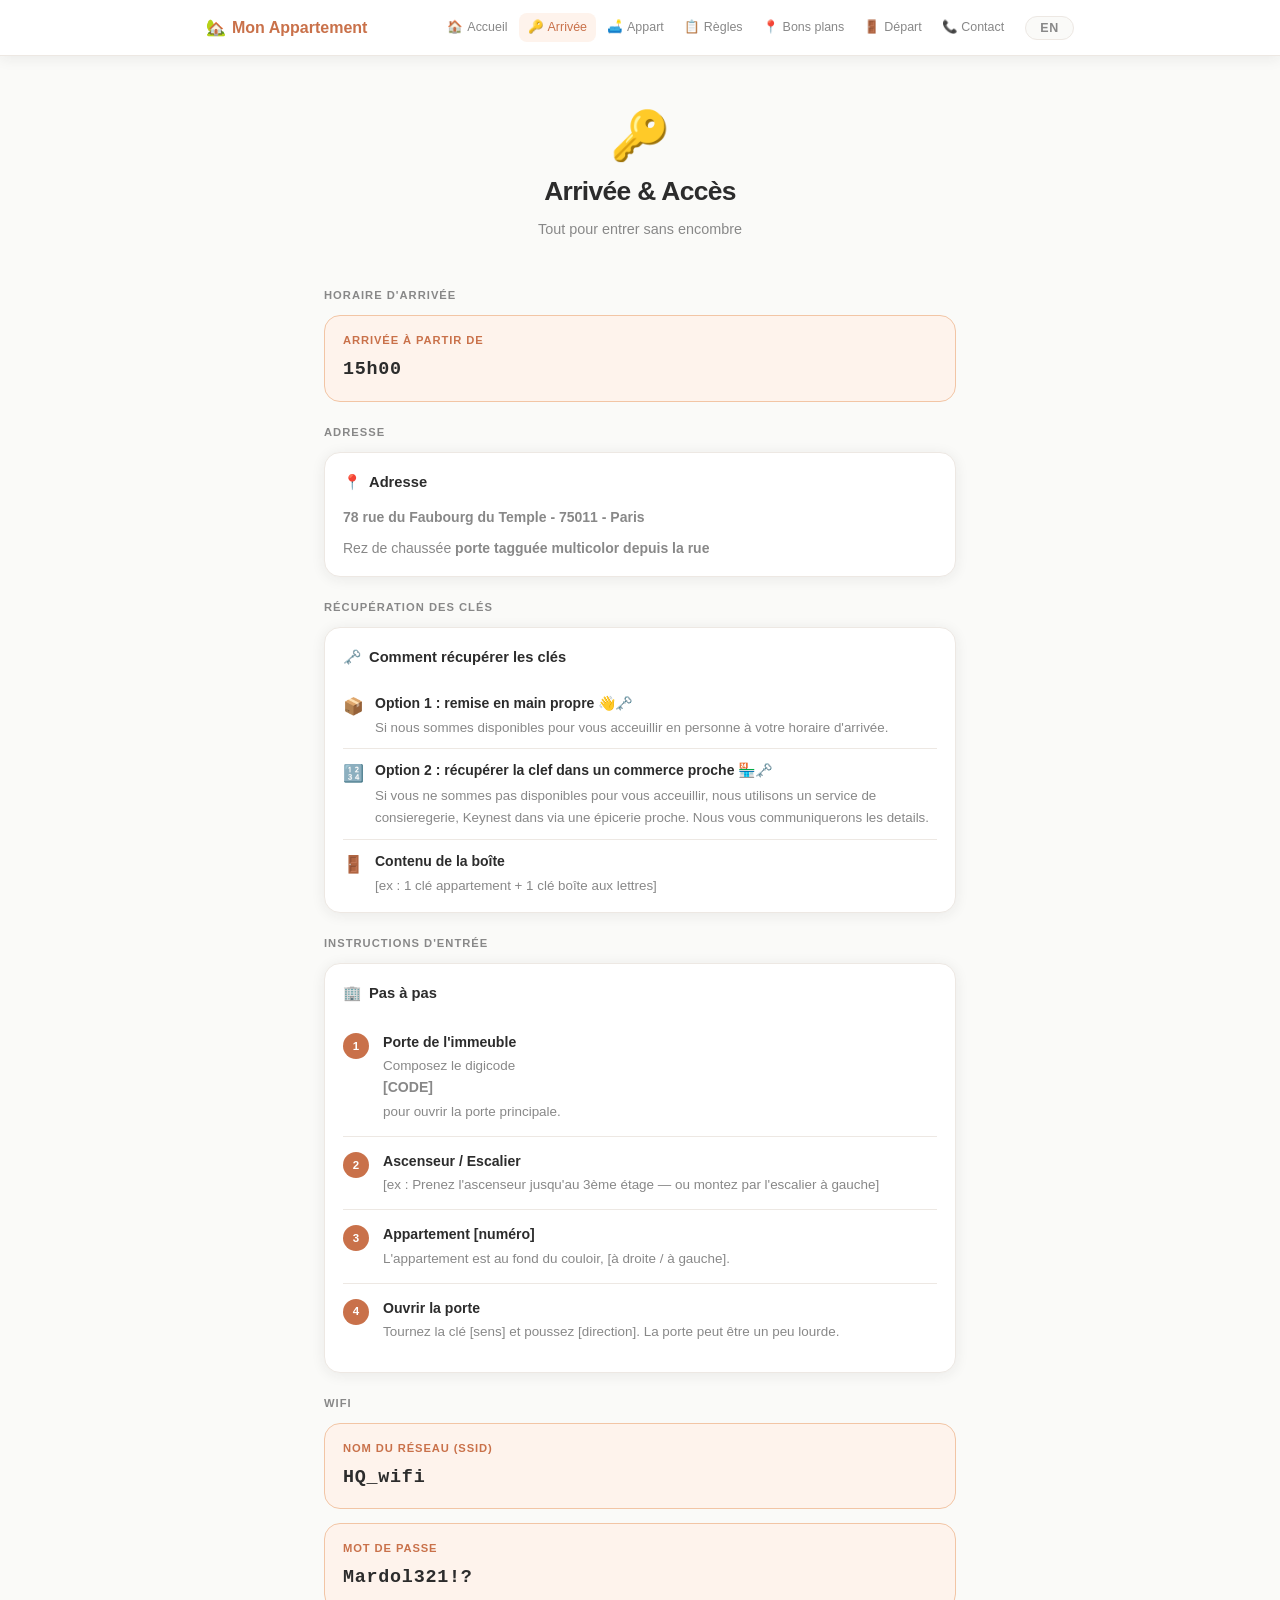
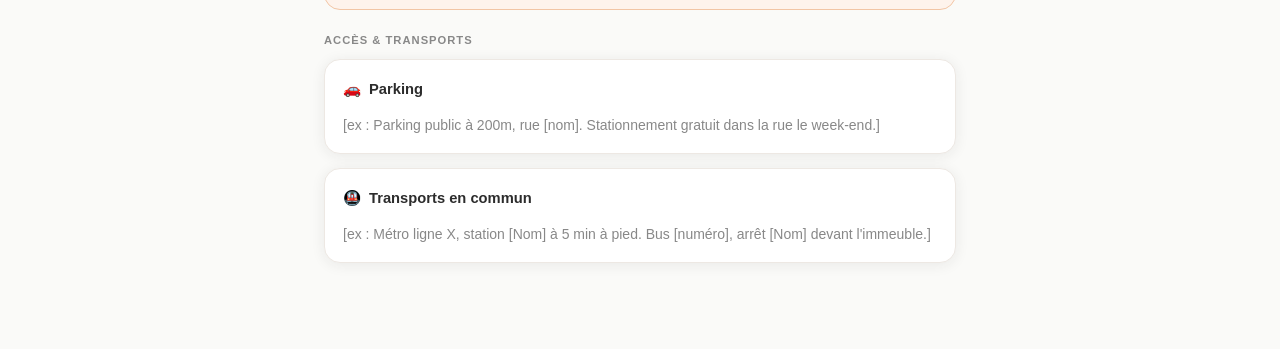
==== arrivee.html @ 19910a56 "Initial commit — Airbnb apartment guide site Co-Authored-By: Claude Sonnet 4.6 <noreply@anthropic.co" ====
<!DOCTYPE html>
<html lang="fr">
<head>
  <meta charset="UTF-8">
  <meta name="viewport" content="width=device-width, initial-scale=1.0">
  <title data-en="Arrival &amp; Access — Apartment Guide">Arrivée &amp; Accès — Guide appartement</title>
  <link rel="stylesheet" href="css/style.css">
</head>
<body>

  <!-- ═══ TOP HEADER ═══════════════════════════════════════ -->
  <header class="top-header">
    <div class="header-inner">
      <a href="index.html" class="site-name">
        🏡 <span data-en="My Apartment">Mon Appartement</span>
      </a>
      <div class="header-right">
        <nav class="desktop-nav">
          <a href="index.html"            >🏠 <span data-en="Home">Accueil</span></a>
          <a href="arrivee.html"          >🔑 <span data-en="Arrival">Arrivée</span></a>
          <a href="appartement.html"      >🛋️ <span data-en="Apartment">Appart</span></a>
          <a href="regles.html"           >📋 <span data-en="Rules">Règles</span></a>
          <a href="recommandations.html"  >📍 <span data-en="Tips">Bons plans</span></a>
          <a href="depart.html"           >🚪 <span data-en="Check-out">Départ</span></a>
          <a href="contact.html"          >📞 Contact</a>
        </nav>
        <button id="lang-btn" onclick="toggleLang()">EN</button>
      </div>
    </div>
  </header>

  <!-- ═══ MAIN CONTENT ══════════════════════════════════════ -->
  <main>

    <div class="hero">
      <span class="hero-icon">🔑</span>
      <h1 data-en="Arrival &amp; Access">Arrivée &amp; Accès</h1>
      <p class="subtitle" data-en="Everything you need to get in">Tout pour entrer sans encombre</p>
    </div>

    <!-- Check-in time -->
    <p class="section-label" data-en="Check-in">Horaire d'arrivée</p>
    <div class="highlight">
      <div class="hl-label" data-en="Check-in from">Arrivée à partir de</div>
      <div class="hl-value">15h00 </div>
    </div>

    <!-- Address -->
    <p class="section-label" data-en="Address">Adresse</p>
    <div class="card">
      <div class="card-title"><span>📍</span> <span data-en="Address">Adresse</span></div>
      <div class="lang-fr">
        <p><strong>78 rue du Faubourg du Temple - 75011 - Paris</strong></p>
        <p> Rez de chaussée <strong> porte tagguée multicolor depuis la rue </strong></p>
      </div>
      <div class="lang-en">
        <p><strong>[78 rue du Faubourg du Temple - 75011 - Paris</strong></p>
        <p> Ground Floor <strong> colorfull painted door form the street</strong></p>
      </div>
    </div>

    <!-- Keys -->
    <p class="section-label" data-en="Keys">Récupération des clés</p>
    <div class="card">
      <div class="card-title"><span>🗝️</span> <span data-en="How to get the keys">Comment récupérer les clés</span></div>
      <ul class="info-list">
        <li>
          <span class="li-icon">📦</span>
          <div class="li-content">
            <div class="lang-fr">
              <strong>Option 1 : remise en main propre 👋​🗝️​ </strong>
              <span> Si nous sommes disponibles pour vous acceuillir en personne à votre horaire d'arrivée.</span>
            </div>
            <div class="lang-en">
              <strong>Option 1: In-person handover 👋​🗝️ </strong>
              <span> If we are available to welcome you in person at your arrival time.</span>
            </div>
          </div>
        </li>
        <li>
          <span class="li-icon">🔢</span>
          <div class="li-content">
            <div class="lang-fr">
              <strong>Option 2 : récupérer la clef dans un commerce proche 🏪🗝️ </strong>
              <span> Si vous ne sommes pas disponibles pour vous acceuillir, nous utilisons un service de consieregerie, <a href="https://keynest.com/fr/accueil">Keynest</a> dans via une épicerie proche. Nous vous communiquerons les details.</span>
            </div>
            <div class="lang-en">
              <strong>Lockbox code</strong>
              <span>[CODE TO FILL IN]</span>
            </div>
          </div>
        </li>
        <li>
          <span class="li-icon">🚪</span>
          <div class="li-content">
            <div class="lang-fr">
              <strong>Contenu de la boîte</strong>
              <span>[ex : 1 clé appartement + 1 clé boîte aux lettres]</span>
            </div>
            <div class="lang-en">
              <strong>Inside the lockbox</strong>
              <span>[e.g. 1 apartment key + 1 mailbox key]</span>
            </div>
          </div>
        </li>
      </ul>
    </div>

    <!-- Entry instructions -->
    <p class="section-label" data-en="Entry instructions">Instructions d'entrée</p>
    <div class="card">
      <div class="card-title"><span>🏢</span> <span data-en="Step by step">Pas à pas</span></div>
      <ol class="step-list">
        <li class="step-item">
          <div class="step-num">1</div>
          <div class="step-content">
            <div class="lang-fr"><strong>Porte de l'immeuble</strong><p>Composez le digicode <strong>[CODE]</strong> pour ouvrir la porte principale.</p></div>
            <div class="lang-en"><strong>Building entrance</strong><p>Enter door code <strong>[CODE]</strong> to open the main door.</p></div>
          </div>
        </li>
        <li class="step-item">
          <div class="step-num">2</div>
          <div class="step-content">
            <div class="lang-fr"><strong>Ascenseur / Escalier</strong><p>[ex : Prenez l'ascenseur jusqu'au 3ème étage — ou montez par l'escalier à gauche]</p></div>
            <div class="lang-en"><strong>Elevator / Stairs</strong><p>[e.g. Take the elevator to the 3rd floor — or go up the stairs on the left]</p></div>
          </div>
        </li>
        <li class="step-item">
          <div class="step-num">3</div>
          <div class="step-content">
            <div class="lang-fr"><strong>Appartement [numéro]</strong><p>L'appartement est au fond du couloir, [à droite / à gauche].</p></div>
            <div class="lang-en"><strong>Apartment [number]</strong><p>The apartment is at the end of the hallway, [on the right / left].</p></div>
          </div>
        </li>
        <li class="step-item">
          <div class="step-num">4</div>
          <div class="step-content">
            <div class="lang-fr"><strong>Ouvrir la porte</strong><p>Tournez la clé [sens] et poussez [direction]. La porte peut être un peu lourde.</p></div>
            <div class="lang-en"><strong>Open the door</strong><p>Turn the key [direction] and push [direction]. The door may be a bit stiff.</p></div>
          </div>
        </li>
      </ol>
    </div>

    <!-- WiFi -->
    <p class="section-label">WiFi</p>
    <div class="highlight">
      <div class="hl-label" data-en="Network name (SSID)">Nom du réseau (SSID)</div>
      <div class="hl-value">HQ_wifi</div>
    </div>
    <div class="highlight">
      <div class="hl-label" data-en="Password">Mot de passe</div>
      <div class="hl-value">Mardol321!?</div>
    </div>

    <!-- Parking & Transport -->
    <p class="section-label" data-en="Getting here">Accès &amp; Transports</p>
    <div class="card">
      <div class="card-title"><span>🚗</span> <span data-en="Parking">Parking</span></div>
      <div class="lang-fr"><p>[ex : Parking public à 200m, rue [nom]. Stationnement gratuit dans la rue le week-end.]</p></div>
      <div class="lang-en"><p>[e.g. Public parking 200m away, [street name]. Free street parking on weekends.]</p></div>
    </div>
    <div class="card">
      <div class="card-title"><span>🚇</span> <span data-en="Public transit">Transports en commun</span></div>
      <div class="lang-fr"><p>[ex : Métro ligne X, station [Nom] à 5 min à pied. Bus [numéro], arrêt [Nom] devant l'immeuble.]</p></div>
      <div class="lang-en"><p>[e.g. Metro line X, station [Name] 5 min walk. Bus [number], stop [Name] in front of the building.]</p></div>
    </div>

  </main>

  <!-- ═══ BOTTOM NAV ════════════════════════════════════════ -->
  <nav class="nav-bottom">
    <a href="index.html"           class="nav-item"><span class="nav-icon">🏠</span><span class="nav-label" data-en="Home">Accueil</span></a>
    <a href="arrivee.html"         class="nav-item"><span class="nav-icon">🔑</span><span class="nav-label" data-en="Arrival">Arrivée</span></a>
    <a href="appartement.html"     class="nav-item"><span class="nav-icon">🛋️</span><span class="nav-label" data-en="Apt">Appart</span></a>
    <a href="regles.html"          class="nav-item"><span class="nav-icon">📋</span><span class="nav-label" data-en="Rules">Règles</span></a>
    <a href="recommandations.html" class="nav-item"><span class="nav-icon">📍</span><span class="nav-label" data-en="Tips">Bons plans</span></a>
    <a href="depart.html"          class="nav-item"><span class="nav-icon">🚪</span><span class="nav-label" data-en="Out">Départ</span></a>
    <a href="contact.html"         class="nav-item"><span class="nav-icon">📞</span><span class="nav-label">Contact</span></a>
  </nav>

  <script src="js/main.js"></script>
</body>
</html>
---- css/style.css ----
/* ============================================================
   AIRBNB APARTMENT GUIDE — Global Styles
   Mobile-first, warm & modern palette
   ============================================================ */

/* ── Reset ──────────────────────────────────────────────── */
*, *::before, *::after { box-sizing: border-box; margin: 0; padding: 0; }

/* ── Design tokens ──────────────────────────────────────── */
:root {
  --bg:          #FAFAF8;
  --primary:     #C9714A;
  --primary-lt:  #E89068;
  --secondary:   #7A9E7E;
  --text:        #2C2C2C;
  --muted:       #888;
  --card:        #FFFFFF;
  --border:      #EDE8E3;
  --shadow:      0 2px 14px rgba(44,44,44,0.08);
  --radius:      16px;
  --nav-h:       66px;
  --hdr-h:       56px;
}

/* ── Base ───────────────────────────────────────────────── */
html { scroll-behavior: smooth; -webkit-text-size-adjust: 100%; }

body {
  font-family: -apple-system, BlinkMacSystemFont, 'Segoe UI', Roboto, sans-serif;
  background: var(--bg);
  color: var(--text);
  line-height: 1.6;
  padding-top: var(--hdr-h);
  padding-bottom: calc(var(--nav-h) + env(safe-area-inset-bottom, 0px));
  min-height: 100vh;
}

a { color: inherit; text-decoration: none; }

/* ── Top header ─────────────────────────────────────────── */
.top-header {
  position: fixed;
  top: 0; left: 0; right: 0;
  height: var(--hdr-h);
  background: var(--card);
  border-bottom: 1px solid var(--border);
  z-index: 200;
  box-shadow: var(--shadow);
}

.header-inner {
  max-width: 900px;
  margin: 0 auto;
  padding: 0 16px;
  height: 100%;
  display: flex;
  align-items: center;
  justify-content: space-between;
}

.site-name {
  font-size: 1rem;
  font-weight: 700;
  color: var(--primary);
  display: flex;
  align-items: center;
  gap: 6px;
}

.header-right {
  display: flex;
  align-items: center;
  gap: 12px;
}

/* Language toggle */
#lang-btn {
  background: var(--bg);
  border: 1.5px solid var(--border);
  border-radius: 20px;
  padding: 4px 14px;
  font-size: 0.78rem;
  font-weight: 700;
  cursor: pointer;
  color: var(--muted);
  letter-spacing: 0.06em;
  transition: border-color 0.2s, color 0.2s;
}
#lang-btn:hover { border-color: var(--primary); color: var(--primary); }

/* Desktop inline nav (hidden on mobile) */
.desktop-nav {
  display: none;
  gap: 2px;
  align-items: center;
}
.desktop-nav a {
  font-size: 0.78rem;
  font-weight: 500;
  color: var(--muted);
  padding: 5px 9px;
  border-radius: 8px;
  transition: all 0.15s;
  display: flex;
  align-items: center;
  gap: 4px;
  white-space: nowrap;
}
.desktop-nav a:hover  { background: var(--bg); color: var(--text); }
.desktop-nav a.active { color: var(--primary); background: #FEF3EC; }

/* ── Main content ───────────────────────────────────────── */
main {
  max-width: 680px;
  margin: 0 auto;
  padding: 20px 16px 36px;
}

/* ── Hero section ───────────────────────────────────────── */
.hero {
  text-align: center;
  padding: 28px 0 24px;
}
.hero-icon {
  font-size: 3rem;
  display: block;
  margin-bottom: 10px;
  line-height: 1;
}
.hero h1 {
  font-size: 1.65rem;
  font-weight: 800;
  letter-spacing: -0.025em;
  margin-bottom: 6px;
}
.hero .subtitle {
  color: var(--muted);
  font-size: 0.9rem;
}

/* ── Welcome hero (homepage) ────────────────────────────── */
.welcome-hero {
  background: linear-gradient(135deg, var(--primary) 0%, var(--primary-lt) 100%);
  border-radius: var(--radius);
  padding: 30px 22px 28px;
  text-align: center;
  color: white;
  margin-bottom: 22px;
}
.welcome-hero .wh-icon { font-size: 3.2rem; display: block; margin-bottom: 12px; }
.welcome-hero h1 { font-size: 1.55rem; font-weight: 800; letter-spacing: -0.02em; margin-bottom: 8px; }
.welcome-hero p  { font-size: 0.88rem; opacity: 0.92; line-height: 1.65; }

/* ── Section cards grid (homepage) ─────────────────────── */
.section-grid {
  display: grid;
  grid-template-columns: 1fr 1fr;
  gap: 11px;
}
.section-card {
  background: var(--card);
  border-radius: var(--radius);
  padding: 20px 14px 18px;
  text-align: center;
  box-shadow: var(--shadow);
  border: 1px solid var(--border);
  display: block;
  transition: transform 0.15s, box-shadow 0.15s;
  -webkit-tap-highlight-color: transparent;
}
.section-card:hover, .section-card:active {
  transform: translateY(-3px);
  box-shadow: 0 8px 22px rgba(44,44,44,0.13);
}
.section-card .sc-icon  { font-size: 2rem; display: block; margin-bottom: 8px; }
.section-card .sc-label { font-size: 0.78rem; font-weight: 600; color: var(--text); line-height: 1.3; }

/* ── Generic card ───────────────────────────────────────── */
.card {
  background: var(--card);
  border-radius: var(--radius);
  padding: 18px 18px 16px;
  margin-bottom: 14px;
  box-shadow: var(--shadow);
  border: 1px solid var(--border);
}
.card-title {
  font-size: 0.92rem;
  font-weight: 700;
  margin-bottom: 12px;
  display: flex;
  align-items: center;
  gap: 8px;
}
.card p {
  color: var(--muted);
  font-size: 0.875rem;
  line-height: 1.65;
  margin-bottom: 8px;
}
.card p:last-child { margin-bottom: 0; }

/* ── Highlight box (WiFi, code, etc.) ──────────────────── */
.highlight {
  background: #FEF3EC;
  border: 1.5px solid #F2C5A5;
  border-radius: var(--radius);
  padding: 16px 18px;
  margin-bottom: 14px;
}
.highlight .hl-label {
  font-size: 0.7rem;
  font-weight: 700;
  text-transform: uppercase;
  letter-spacing: 0.08em;
  color: var(--primary);
  margin-bottom: 5px;
}
.highlight .hl-value {
  font-size: 1.15rem;
  font-weight: 800;
  color: var(--text);
  font-family: 'SF Mono', 'Fira Code', ui-monospace, monospace;
  letter-spacing: 0.04em;
}

/* ── Info list ──────────────────────────────────────────── */
.info-list { list-style: none; }
.info-list li {
  display: flex;
  align-items: flex-start;
  gap: 11px;
  padding: 10px 0;
  border-bottom: 1px solid var(--border);
  font-size: 0.875rem;
}
.info-list li:last-child { border-bottom: none; padding-bottom: 0; }
.info-list .li-icon     { font-size: 1.05rem; flex-shrink: 0; margin-top: 2px; }
.info-list .li-content strong { display: block; font-weight: 600; margin-bottom: 2px; }
.info-list .li-content span   { color: var(--muted); font-size: 0.835rem; }

/* ── Rules list ─────────────────────────────────────────── */
.rule-item {
  display: flex;
  gap: 14px;
  padding: 14px 0;
  border-bottom: 1px solid var(--border);
  align-items: flex-start;
}
.rule-item:last-child { border-bottom: none; }
.rule-icon   { font-size: 1.25rem; flex-shrink: 0; margin-top: 1px; }
.rule-content strong { display: block; font-weight: 600; margin-bottom: 3px; font-size: 0.88rem; }
.rule-content p      { color: var(--muted); font-size: 0.84rem; line-height: 1.55; }

/* ── Numbered steps ─────────────────────────────────────── */
.step-list { list-style: none; }
.step-item {
  display: flex;
  gap: 14px;
  padding: 13px 0;
  border-bottom: 1px solid var(--border);
  align-items: flex-start;
}
.step-item:last-child { border-bottom: none; }
.step-num {
  flex-shrink: 0;
  width: 26px; height: 26px;
  background: var(--primary);
  color: white;
  border-radius: 50%;
  display: flex; align-items: center; justify-content: center;
  font-size: 0.72rem;
  font-weight: 700;
  margin-top: 2px;
}
.step-content strong { display: block; font-weight: 600; margin-bottom: 3px; font-size: 0.88rem; }
.step-content p      { color: var(--muted); font-size: 0.84rem; line-height: 1.55; }

/* ── Recommendation cards ───────────────────────────────── */
.rec-card {
  background: var(--card);
  border-radius: var(--radius);
  padding: 14px 16px;
  margin-bottom: 10px;
  box-shadow: var(--shadow);
  border: 1px solid var(--border);
  display: flex;
  align-items: flex-start;
  gap: 13px;
}
.rec-icon   { font-size: 1.5rem; flex-shrink: 0; margin-top: 2px; }
.rec-info strong { display: block; font-weight: 700; font-size: 0.88rem; margin-bottom: 2px; }
.rec-info p      { color: var(--muted); font-size: 0.83rem; line-height: 1.5; margin: 0; }
.rec-badge {
  margin-left: auto;
  flex-shrink: 0;
  background: #F0F5F1;
  color: var(--secondary);
  border-radius: 20px;
  padding: 3px 9px;
  font-size: 0.7rem;
  font-weight: 600;
  align-self: flex-start;
}

/* ── Contact cards ──────────────────────────────────────── */
.contact-card {
  display: flex;
  align-items: center;
  gap: 14px;
  padding: 15px 16px;
  background: var(--card);
  border-radius: var(--radius);
  border: 1px solid var(--border);
  box-shadow: var(--shadow);
  margin-bottom: 11px;
  transition: transform 0.15s;
}
.contact-card:hover  { transform: translateY(-2px); }
.contact-card .cc-icon { font-size: 1.7rem; flex-shrink: 0; }
.contact-card .cc-info strong { display: block; font-weight: 700; font-size: 0.88rem; margin-bottom: 2px; }
.contact-card .cc-info span   { color: var(--muted); font-size: 0.83rem; }
.contact-card .cc-action {
  margin-left: auto;
  background: var(--primary);
  color: white;
  border-radius: 10px;
  padding: 7px 13px;
  font-size: 0.78rem;
  font-weight: 700;
  flex-shrink: 0;
  transition: background 0.2s;
}
.contact-card .cc-action:hover { background: var(--primary-lt); }

.emergency-grid {
  display: grid;
  grid-template-columns: 1fr 1fr;
  gap: 10px;
  margin-top: 4px;
}
.emergency-item {
  background: var(--card);
  border-radius: 12px;
  padding: 14px;
  border: 1.5px solid #F5D0C8;
  text-align: center;
  box-shadow: var(--shadow);
}
.emergency-item .em-icon   { font-size: 1.6rem; display: block; margin-bottom: 5px; }
.emergency-item .em-name   { font-size: 0.78rem; font-weight: 600; color: var(--text); display: block; margin-bottom: 6px; }
.emergency-item a          { font-size: 1rem; font-weight: 800; color: #C0392B; display: block; }

/* ── Section label ──────────────────────────────────────── */
.section-label {
  font-size: 0.7rem;
  font-weight: 700;
  text-transform: uppercase;
  letter-spacing: 0.09em;
  color: var(--muted);
  margin: 22px 0 10px;
}

/* ── Bottom nav ─────────────────────────────────────────── */
.nav-bottom {
  position: fixed;
  bottom: 0; left: 0; right: 0;
  height: var(--nav-h);
  background: var(--card);
  border-top: 1px solid var(--border);
  display: flex;
  align-items: stretch;
  z-index: 200;
  box-shadow: 0 -2px 14px rgba(44,44,44,0.08);
  padding-bottom: env(safe-area-inset-bottom, 0px);
}
.nav-item {
  flex: 1;
  display: flex;
  flex-direction: column;
  align-items: center;
  justify-content: center;
  gap: 2px;
  color: var(--muted);
  transition: color 0.15s;
  -webkit-tap-highlight-color: transparent;
  padding: 5px 2px;
}
.nav-item .nav-icon  { font-size: 1.25rem; line-height: 1; transition: transform 0.15s; }
.nav-item .nav-label { font-size: 0.52rem; font-weight: 600; white-space: nowrap; }
.nav-item:active .nav-icon { transform: scale(0.88); }
.nav-item.active     { color: var(--primary); }

/* ── i18n visibility ────────────────────────────────────── */
body.lang-fr .lang-en,
body.lang-en .lang-fr { display: none !important; }

/* ── Desktop overrides (≥ 700px) ───────────────────────── */
@media (min-width: 700px) {
  body { padding-bottom: 24px; }
  .nav-bottom  { display: none; }
  .desktop-nav { display: flex; }
  main { padding: 28px 24px 48px; }
}
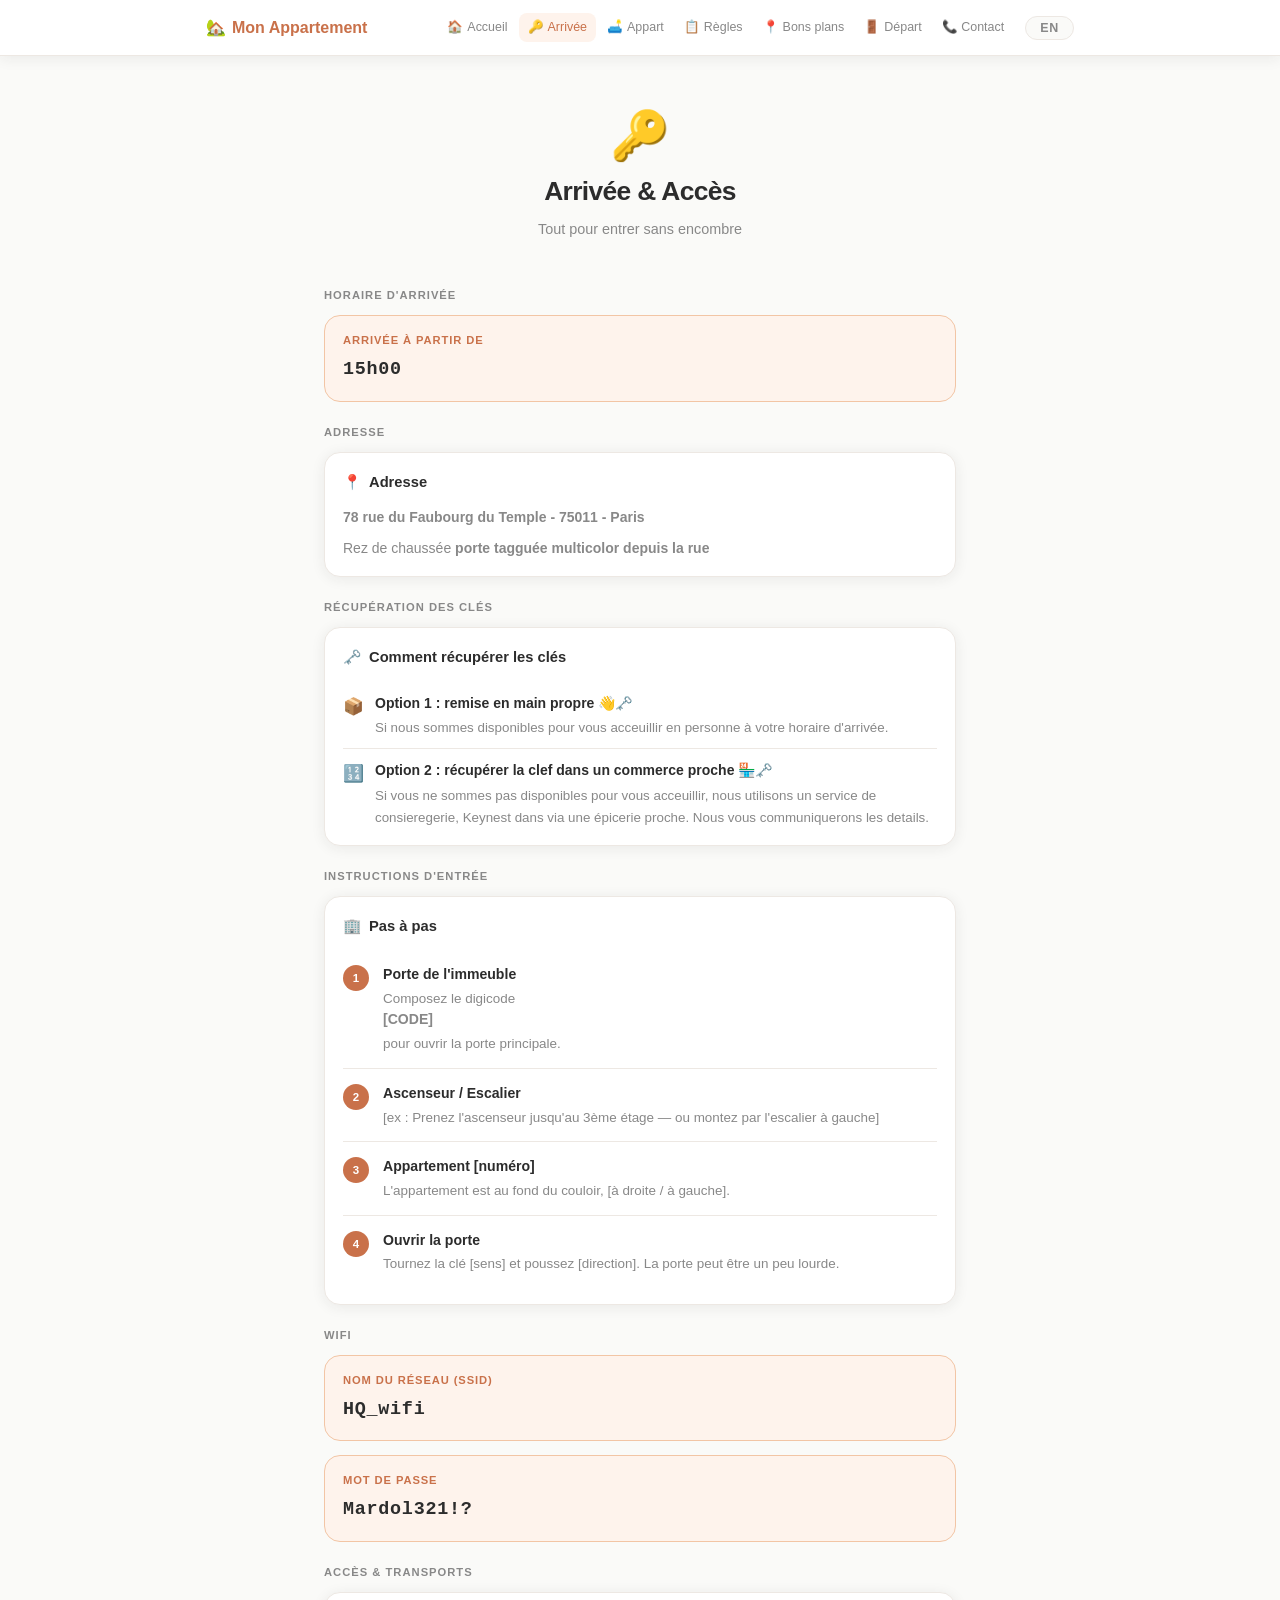
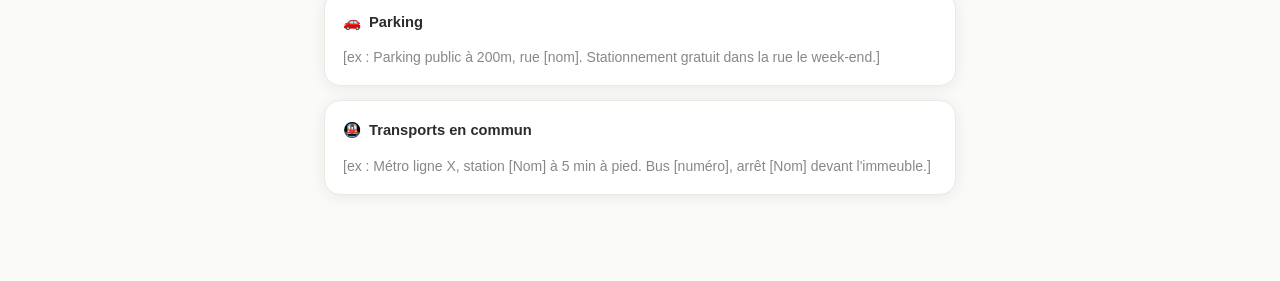
==== commit 1bb7c567: "Remove lockbox contents placeholder from arrival page Co-Authored-By: Claude Sonnet 4.6 <noreply@ant" ====
--- a/arrivee.html
+++ b/arrivee.html
@@ -90,19 +90,7 @@
             </div>
           </div>
         </li>
-        <li>
-          <span class="li-icon">🚪</span>
-          <div class="li-content">
-            <div class="lang-fr">
-              <strong>Contenu de la boîte</strong>
-              <span>[ex : 1 clé appartement + 1 clé boîte aux lettres]</span>
-            </div>
-            <div class="lang-en">
-              <strong>Inside the lockbox</strong>
-              <span>[e.g. 1 apartment key + 1 mailbox key]</span>
-            </div>
-          </div>
-        </li>
+        
       </ul>
     </div>
 
